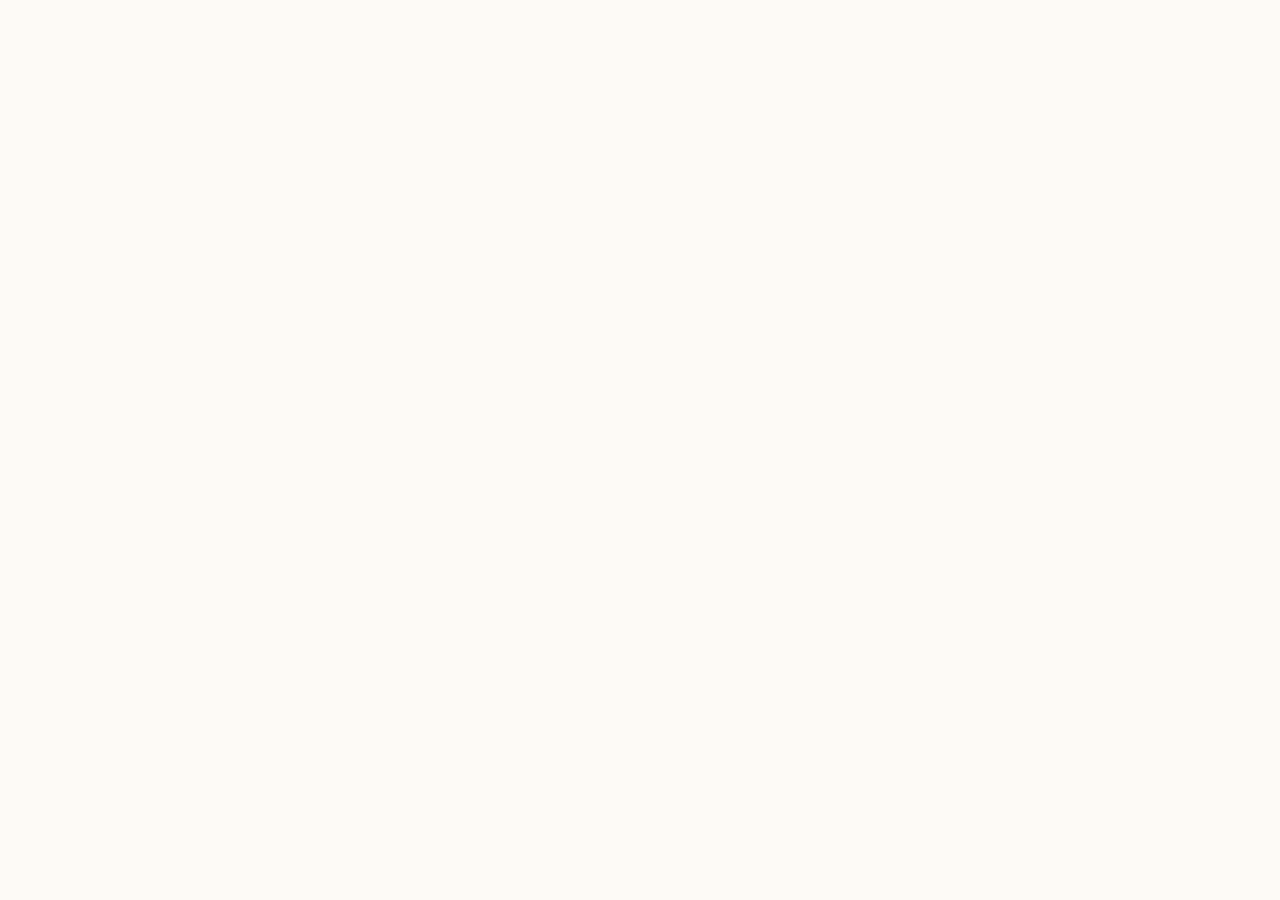
==== pages/agendamento.html @ 63031313 "mudanças1" ====
<!DOCTYPE html>
<html lang="pt-br">
<head>
    <meta charset="UTF-8">
    <meta name="viewport" content="width=device-width, initial-scale=1.0">
    <title>Agendamento</title>
    <link rel="stylesheet" href="../bootstrap/css/bootstrap.min.css">
    <link rel="stylesheet" href="../css/variables.css">
    <link rel="stylesheet" href="../css/style.css">
    <link rel="stylesheet" href="../css/components.css">
    
</head>
<body>
    
</body>
</html>
---- css/variables.css ----
:root{
    
    /* Tipografias */
    --font-serif:    'IBM Plex Serif', Georgia, serif;
    --font-display:  'Julius Sans One', serif;
    --font-ui:       'Inter', system-ui, sans-serif;
    
    /* Pesos */
    --font-weight-regular: 400;
    --font-weight-medium:  500;

    /* Tamanjo de fontes */
    --font-size-h1:   2rem;       /* 32px */
    --font-size-h2:   1.5rem;     /* 24px */
    --font-size-h3:   1.125rem;   /* 18px */
    --font-size-h4:   1rem;       /* 16px */
    --font-size-h5:   0.8125rem;  /* 13px */
    --font-size-h6:   0.625rem;   /* 10px */

    /* Escala de tamanhos — títulos display */
    --font-size-t1:   6rem;    /* 96px — hero desktop */
    --font-size-t2:   4rem;    /* 64px — hero mobile */
    --font-size-t3:   3rem;    /* 48px */
    --font-size-t4:   2.25rem; /* 36px */

    /* Altura da linha */
    --text-leading-title:  1.2;
    --text-leading-body:   1.7;
    --text-leading-ui:     1.5;

    /* PRIMITIVOS */
    --primitive-creme:             #FFF2DF;
    --primitive-dourado-claro:     #F8D4A0;
    --primitive-dourado-suave:     #F5C76C;
    --primitive-ambar:             #F8C070;
    --primitive-ouro:              #EAAC38;
    --primitive-areia-dourada:     #D0A76C;
    --primitive-marrom-dourado:    #A68358;
    --primitive-bronze:            #9A6A27;
    --primitive-verde-noite:       #2A3E3F;
    --primitive-verde-noite-hv:    #2f4c4e;

    --primitive-off-white:         #FDFAF6;
    --primitive-branco-nuvem:      #F7F3EE;
    --primitive-areia-suave:       #F5EFE6;
    --primitive-linho:             #E8DDD0;
    --primitive-bege-medio:        #C8BAA8;
    --primitive-capuccino:         #7A6A58;
    --primitive-expresso:          #3D3028;

    --primitive-rosa-nevoa:        #FDF3F0;
    --primitive-rosa-pessego:      #F5D8D0;
    --primitive-salmao-suave:      #E8A898;
    --primitive-terracota:         #C47060;
    --primitive-terracota-escuro:  #8A3E30;
    --primitive-dourado-comp:      #BE9A65;
    --primitive-rosa-champanhe:    #F3D2B8;

    --primitive-menta-gelo:        #EEF2EE;
    --primitive-sage-claro:        #D0DDD0;
    --primitive-sage-medio:        #8AAE8A;
    --primitive-sage-escuro:       #4A6B4A;
    --primitive-floresta:          #2E4E2E;

    --primitive-branco-puro:       #FFFFFF;
    --primitive-branco:            #F4F4F4;
    --primitive-branco-quente:     #F0EBE3;
    --primitive-texto-marrom:      #4A3F35;
    --primitive-texto-escuro:      #2A2220;
    --primitive-texto-topbar:      #5B4B43;
    --primitive-fundo-formulario:  #f7f3ee;

    /* Espaços */
    --space-1:  0.25rem;  /* 4px */
    --space-2:  0.5rem;   /* 8px */
    --space-3:  1rem;     /* 16px */
    --space-4:  1.5rem;   /* 24px */
    --space-5:  2rem;     /* 32px */
    --space-6:  2.5rem;   /* 40px */
    --space-7:  3rem;     /* 48px */
    --space-8:  3.5rem;   /* 56px */
    --space-9:  4rem;     /* 64px */
    --space-10: 4.5rem;   /* 72px */
    --space-11: 5.625rem; /* 90px */

    /* Arredondamento */
    --radius-sm:    4px;
    --radius-md:    8px;
    --radius-lg:    16px;
    --radius-xl:    24px;

    /* Transições */
    --transition-fast: 150ms ease;
    --transition-base: 300ms ease;
    --transition-slow: 400ms ease;

    /* =========================
            Semântico de Cor
    ============================ */

    /* --- MARCA (Identidade Visual / Dourados e Tons Base) --- */
    --color-brand-lightest:     var(--primitive-creme);           /* Antigo base-100 */
    --color-brand-light:        var(--primitive-dourado-claro);   /* Antigo base-200 */
    /* --primitive-ambar e --primitive-ouro atualizados dão mais brilho à marca */
    --color-brand-soft:         var(--primitive-dourado-suave);   /* Antigo base-300 */
    --color-brand-main:         var(--primitive-ouro);            /* Antigo base-400 (Principal) */
    --color-brand-secondary:    var(--primitive-areia-dourada);   /* Antigo base-500 */
    --color-brand-medium:       var(--primitive-marrom-dourado);  /* Antigo base-600 */
    --color-brand-dark:         var(--primitive-bronze);          /* Antigo base-700 */

    /* --- AÇÃO E INTERAÇÃO (Botões, CTAs e Links ativos) --- */
    --color-action:             var(--primitive-verde-noite);     /* Antigo base-800 */
    --color-action-hover:       var(--primitive-verde-noite-hv);  /* Antigo base-801 */

    /* --- SUPERFÍCIES E FUNDOS (Estrutura do Layout) --- */
    --color-bg-primary:         var(--primitive-off-white);       /* Antigo background-primary */
    --color-bg-secondary:       var(--primitive-areia-suave);     /* Antigo background-secondary */
    --color-bg-tertiary:        var(--primitive-linho);           /* Antigo background-tertiary */
    --color-bg-dark:            var(--primitive-capuccino);       /* Antigo background-dark */
    --color-bg-form:            var(--primitive-fundo-formulario); 
    --color-bg-surface-deep:    var(--primitive-expresso);        /* Ótimo para contrastar textos claros */
    
    /* --- BORDAS E DIVISORES --- */
    --color-border-divider:     var(--primitive-bege-medio);      /* Antigo color-divider */

    /* --- COMPLEMENTAR PRIMÁRIO (Destaques / Elementos de Atenção / Terracota) --- */
    --color-accent-lightest:    var(--primitive-rosa-nevoa);      /* Antigo primary-lightest */
    --color-accent-light:       var(--primitive-rosa-pessego);    /* Antigo primary-light */
    --color-accent-medium:      var(--primitive-salmao-suave);    /* Antigo primary-medium */
    --color-accent-main:        var(--primitive-terracota);        /* Antigo primary-dark (Destaque principal) */
    --color-accent-deep:        var(--primitive-terracota-escuro); /* Antigo primary-deep */
    --color-accent-gold:        var(--primitive-dourado-comp);     /* Antigo primary-gold */
    --color-accent-champagne:   var(--primitive-rosa-champanhe);   /* Antigo primary-lightPink */

    /* --- COMPLEMENTAR SECUNDÁRIO (Feedbacks Positivos / Saúde / Verdes) --- */
    --color-success-lightest:   var(--primitive-menta-gelo);       /* Antigo secondary-lightest */
    --color-success-light:      var(--primitive-sage-claro);       /* Antigo secondary-light */
    --color-success-medium:     var(--primitive-sage-medio);       /* Antigo secondary-medium */
    --color-success-dark:       var(--primitive-sage-escuro);      /* Antigo secondary-dark */
    --color-success-deep:       var(--primitive-floresta);         /* Antigo secondary-deep */

    /* --- TIPOGRAFIA (Cores de Texto) --- */
    --color-text-pure-white:    var(--primitive-branco-puro);      /* Antigo text-purewhite */
    --color-text-white:         var(--primitive-branco);           /* Antigo text-white */
    --color-text-soft:          var(--primitive-branco-quente);    /* Antigo text-soft */
    --color-text-primary:       var(--primitive-texto-marrom);     /* Antigo text-primary */
    --color-text-dark:          var(--primitive-texto-escuro);     /* Antigo text-dark */
    --color-text-muted:         var(--primitive-texto-topbar);     /* Antigo text-topBar */

    /* =========================
        Semântico de Tipografia
    ============================ */

    /* Famílias por Função */
    --font-family-title:       var(--font-display); /* Julius Sans One para grandes títulos */
    --font-family-body:        var(--font-serif);   /* IBM Plex Serif para leitura confortável */
    --font-family-interact:    var(--font-ui);      /* Inter para botões, menus, formulários */

    /* Tamanhos por Papel Executado */
    --text-size-title1:           var(--font-size-t1); /*96px*/
    --text-size-title2:           var(--font-size-t2); /*64px*/
    --text-size-title3:           var(--font-size-t3); /*48px*/
    --text-size-title4:           var(--font-size-t4); /*36px*/
    --text-size-section-title:    var(--font-size-h1); /*32px*/
    --text-size-section-subtitle: var(--font-size-h2); /*24px*/
    --text-size-card-title:       var(--font-size-h3); /*18px*/
    --text-size-body:             var(--font-size-h4); /*16px*/
    --text-size-small:            var(--font-size-h5); /*13px*/
    --text-size-caption:          var(--font-size-h6); /*10px*/

    /* =========================
        Semântico de Espaçamento
    ============================ */

    /* Internos (Paddings) */
    --spacing-pad-xxs:         var(--space-1); 
    --spacing-pad-xs:          var(--space-2); 
    --spacing-pad-sm:          var(--space-3);  
    --spacing-pad-smd:         var(--space-4); 
    --spacing-pad-md:          var(--space-5); 
    --spacing-pad-lg:          var(--space-6);
    --spacing-pad-xlg:         var(--space-7);

    /* Distâncias e Gaps */
    --spacing-gap-inline:        var(--space-2); /*8px*/
    --spacing-gap-stack:         var(--space-4); /*24px*/
    --spacing-gap-section-split: var(--space-9); /*64px*/

    /* ====================
     SEMÂNTICOS DE FORMA
     ====================== */
  
    --radius-interactive:      var(--radius-sm);   /* 4px - Botões e campos de formulário */
    --radius-surface:          var(--radius-md);   /* 8px - Cards de depoimentos e serviços */
    --radius-media:            var(--radius-lg);   /* 16px - Imagens em destaque, banners */
    --radius-large:            var(--radius-xl);   /*24px - Extra para definição caso seja necessário*/
  
  /* =========================
        Semântico de Transição
    ============================ */

    --ease-interactive: var(--transition-fast); /* Para efeitos instantâneos (ex: hover de botão) */
    --ease-navigation:  var(--transition-base); /* Para mudanças de estado (ex: menu abrir) */
    --ease-page-load:   var(--transition-slow); /* Para animações longas (ex: banner entrando) */

    /* --- Bordas e Divisores --- */
    --color-border-divider:      var(--primitive-bege-medio);      /* Para fundos claros */
    --color-border-divider-dark: rgba(255, 255, 255, 0.25);         /* Para fundos escuros — ADICIONADO */
}
---- css/style.css ----
/* Coisas do site inteiro: */
/* Fontes */
@import url('https://fonts.googleapis.com/css2?family=IBM+Plex+Serif:wght@300;400;500;600;700&family=Julius+Sans+One&family=Inter:wght@400;500&display=swap');
 @import url('https://cdnjs.cloudflare.com/ajax/libs/font-awesome/6.5.2/css/all.min.css');

/* 1. Tokens */
@import 'variables.css';

/* 2. Reset e Global */
@import 'reset.css';
@import 'global.css';

/* 3. Layout */


/* 4. Componentes */
@import 'components/header.css';
@import 'components/footer.css';
@import 'components/topbar.css';
@import 'components/button.css';

/* Páginas */
@import 'pages/servicos.css';
@import 'pages/home.css';

/* ================= HERO ================= */


/* ================= BANNER ================= */
.banner {
    position: relative;
    width: 100%;
    height: 600px;
    color: white;

    background-image: url("../assets/images/banner1.jpeg");
    background-size: cover;
    background-position: center;
}

/* ================================== */

.clinic-intro{
    background: #c27664;
    padding: 70px 20px;
    text-align: center;
}


/* ================= CLINICA INTRO ================= */
.clinic-intro h2{
    color: #fff;
    font-size: 32px;
    font-weight: 400;
    margin-bottom: 18px;
    font-family: "IBM Plex Serif", serif;
}

.clinic-intro p{
    max-width: 720px;
    margin: 0 auto;
    color: #f7f7f7;
    font-size: 20px;
    line-height: 1.7;
    font-weight: 300;
}
/* ================================== */


/* ================= SOBRE - PROFISSIONAL================= */
.sobre-profissional{
    background: #f6f2ed;
}

.foto-esquerda,
.foto-direita{
    width: 100%;
    height: 850px;
    object-fit: cover;
    display: block;
}

.texto-direita,
.texto-esquerda{
    padding: 90px 80px;
    display: flex;
    flex-direction: column;
    justify-content: center;
    height: 850px;
}

.texto-direita h2,
.texto-esquerda h2{
    font-family: "Cormorant Garamond", serif;
    font-size: 64px;
    font-weight: 400;
    color: #4f4038;
    margin-bottom: 45px;
}

.texto-direita p,
.texto-esquerda p{
    font-family: "IBM Plex Serif", serif;
    font-size: 22px;
    line-height: 2;
    color: #5c5048;
    margin-bottom: 22px;
    text-align: justify;
}
/* ================================== */


/* ================= GALERIA ================= */
.galeria{
    background: #f4ede4;
    padding: 40px 0;
}

.imagem-wrapper{
    display: flex;
    align-items: center;
    justify-content: center;
    gap: 35px; /* distância entre a imagem e a linha */
}

.imagem-clinica{
    flex: 1;
}

.imagem-clinica img{
    width: 100%;
    height: 500px;
    object-fit: cover;
    border-radius: 20px;
    display: block;
}

.linha-vertical{
    width: 1px;
    height: 230px;
    background: #b8b2a3;
    margin-left: 40px;
    flex-shrink: 0;
}
/* ================================== */


/* ================= AGENDAMENTO ================= */
.agendamento{
    background: #b5a28d;
}

.img-spa{
    width:100%;
    height:600px;
    object-fit:cover;
    display:block;
}

.conteudo-agendamento{
    height:600px;

    display:flex;
    flex-direction:column;
    justify-content:center;

    padding-left:85px;
    padding-right:120px;
}

.conteudo-agendamento h2{
    font-family: "Cormorant Garamond", serif;
    font-size:52px;
    font-weight:400;
    color:#f8f5ef;
    line-height:1.12;
    max-width:520px;
    margin-bottom:38px;
}

.conteudo-agendamento p{
    font-family:"Cormorant Garamond", serif;
    font-size:22px;
    font-weight:400;
    color:#f3eee8;
    line-height:1.35;
    max-width:430px;
    margin-bottom:45px;
}

.btn-agendar {
    display: inline-flex;
    align-items: center;
    justify-content: center;
    gap: 12px;

    background: #223C42;
    

    font-family: "Cormorant Garamond", serif;
    font-size: 28px;
    font-weight: 400;

    padding: 14px 38px;

    border: none;
    border-radius: 24px;

    text-decoration: none;
    transition: .3s ease;

    color: var(--color-brand-main);
}

.btn-agendar:hover{
    background: #2d4b52;
    color: var(--color-brand-main);
}
/* ================================== */



/* ================= BENEFÍCIOS(CARDS) ================= */
.beneficios{
    background:#BF725F;
    padding:70px 0;
}

.linha{
    width:90%;
    height:1px;
    background:#D2A06D;
    margin:0 auto 45px;
}

.card-beneficio{

    background:#ECE7DE;

    width:100%;
    max-width:250px;
    min-height:330px;

    margin:auto;

    border-radius:14px;

    padding:28px 22px;

    text-align:center;

    transition:.3s;
}

.card-beneficio:hover{
    transform:translateY(-6px);
}

.card-beneficio h3{

    font-family:"Cormorant Garamond", serif;
    font-size:2rem;
    font-weight:400;

    color:#5A4A42;

    line-height:1.1;

    margin-bottom:18px;
}

.card-beneficio p{

    font-family:"Cormorant Garamond", serif;
    font-size:1.2rem;

    color:#5A4A42;

    line-height:1.3;

    margin:0;
}

.linha:last-child{
    margin-top:45px;
    margin-bottom:0;
}
/* ================================== */


/* ================= CLÍNICA ================= */
.clinica{
    background:#ECE8DF;
    padding:90px 0;
}

.imagens{
    position: relative;
    width: 500px;
    height: 420px;
    margin: auto;
}

/* Imagem de trás */
.img-fundo{
    position: absolute;
    top: 0;
    left: 0;

    width: 280px;
    height: 360px;

    object-fit: cover;
    border-radius: 10px;
}

/* Imagem da frente */
.img-frente{
    position: absolute;
    top: 80px;
    left: 120px;

    width: 270px;
    height: 300px;

    object-fit: cover;
    border-radius: 10px;

    box-shadow: 0 12px 30px rgba(0,0,0,.18);
}

.texto-clinica{

    max-width:430px;

    margin-left:40px;
}

.texto-clinica h2{

    font-family:"Cormorant Garamond", serif;

    font-size:3rem;

    font-weight:400;

    color:#5A4A42;

    margin-bottom:28px;
}

.texto-clinica p{

    font-family:"Cormorant Garamond", serif;

    font-size:1.3rem;

    color:#5A4A42;

    line-height:1.35;

    margin-bottom:15px;
}
/* ================================== */


/* ================= FOOTER ================= */
.footer-clinica{
    background:#2A3E3F;
    padding:95px 0 50px;
}

/* Container */
.footer-clinica .container{
    max-width:1400px;
}

/* Primeira linha */
.footer-clinica .row:first-child{
    padding:0 70px;
}

.footer-titulo{
    color:#CFA35A;
    font-size:20px;
    font-weight:500;
    line-height:1.15;
    margin-bottom:42px;
    text-transform:uppercase;
    letter-spacing:.5px;
}

.footer-lista{
    list-style:none;
    padding:0;
    margin:0;
}

.footer-lista li{
    color:#FFF;
    font-size:17px;
    line-height:2.6;
}

.footer-links a{
    color:#FFF;
    text-decoration:none;
    transition:.3s;
}

.footer-links a:hover{
    color:#CFA35A;
}

.footer-redes{
    margin-top:45px;
}

.footer-redes a{
    color:#FFF;
    font-size:40px;
    transition:.3s;
}

.footer-redes a:hover{
    color:#CFA35A;
}

/* Linha */

.footer-divisor{
    width:82%;
    margin:90px auto 75px;
    border:0;
    border-top:1px solid rgba(255,255,255,.12);
}

/* Parte inferior */

.footer-bottom{
    width: 82%;
    margin: 0 auto;

    display: flex;
    align-items: center;
    justify-content: center;
    gap: 90px;
}

.footer-logo{
    width: 140px;
    min-width: 140px;
    max-width: 140px;
    height: auto;
    display: block;
    flex-shrink: 0;
}

.footer-texto{
    max-width: 650px;
    color: #fff;
    font-size: 17px;
    line-height: 2;
    margin: 0;
}

/* ================================== */


/* ==========================================================
RESPONSIVIDADE
========================================================== */

/* Notebook */
@media (max-width:1200px){

    .texto-direita,
    .texto-esquerda{
        padding:60px;
    }

    .texto-direita h2,
    .texto-esquerda h2{
        font-size:50px;
    }

    .texto-direita p,
    .texto-esquerda p{
        font-size:20px;
    }

    .conteudo-agendamento{
        padding:60px;
    }

    .footer-bottom{
        gap:40px;
    }

}


/* Tablet */
@media (max-width:991px){

    .banner{
        height:500px;
        background-position:center;
    }

    .clinic-intro{
        padding:60px 25px;
    }

    .clinic-intro h2{
        font-size:28px;
    }

    .clinic-intro p{
        font-size:18px;
    }

    .foto-esquerda,
    .foto-direita{
        height:420px;
    }

    .texto-direita,
    .texto-esquerda{

        height:auto;

        padding:50px 35px;

        text-align:center;
    }

    .texto-direita h2,
    .texto-esquerda h2{
        font-size:42px;
    }

    .texto-direita p,
    .texto-esquerda p{

        text-align:left;

        font-size:18px;

        line-height:1.8;
    }

    .imagem-wrapper{

        flex-direction:column;

        gap:30px;
    }

    .linha-vertical{
        display:none;
    }

    .imagem-clinica img{
        height:350px;
    }

    .beneficios{
        padding:60px 0;
    }

    .card-beneficio{
        margin-bottom:30px;
    }

    .clinica{
        padding:60px 0;
    }

    .imagens{

        width:100%;
        height:380px;
    }

    .img-fundo{

        width:230px;
        height:300px;
    }

    .img-frente{

        width:220px;
        height:260px;

        left:90px;
        top:60px;
    }

    .texto-clinica{

        margin:50px auto 0;

        text-align:center;
    }

    .footer-clinica .row:first-child{
        padding:0;
        text-align:center;
    }

    .footer-titulo{
        margin-top:35px;
        margin-bottom:20px;
    }

    .footer-bottom{

        flex-direction:column;

        text-align:center;

        gap:25px;
    }

}


/* Celular */
@media (max-width:768px){

    .banner{
        height:380px;
    }

    .clinic-intro{
        padding:45px 20px;
    }

    .clinic-intro h2{
        font-size:24px;
    }

    .clinic-intro p{
        font-size:16px;
    }

    .foto-esquerda,
    .foto-direita{
        height:300px;
    }

    .texto-direita,
    .texto-esquerda{
        padding:35px 22px;
    }

    .texto-direita h2,
    .texto-esquerda h2{
        font-size:34px;
    }

    .texto-direita p,
    .texto-esquerda p{
        font-size:17px;
    }

    .imagem-clinica img{
        height:260px;
    }

    .conteudo-agendamento{

        padding:45px 25px;
    }

    .conteudo-agendamento h2{
        font-size:32px;
    }

    .conteudo-agendamento p{
        font-size:18px;
    }

    .btn-agendar{

        width:100%;

        font-size:22px;

        justify-content:center;
    }

    .card-beneficio{

        max-width:100%;
    }

    .imagens{

        height:300px;
    }

    .img-fundo{

        width:180px;
        height:230px;
    }

    .img-frente{

        width:170px;
        height:210px;

        left:70px;
        top:45px;
    }

    .texto-clinica h2{
        font-size:36px;
    }

    .texto-clinica p{
        font-size:18px;
    }

    .footer-divisor{

        width:95%;
    }

    .footer-bottom{

        width:95%;
    }

}


/* Celulares pequenos */
@media (max-width:576px){

    .banner{
        height:320px;
    }

    .texto-direita h2,
    .texto-esquerda h2,
    .conteudo-agendamento h2,
    .texto-clinica h2{

        font-size:30px;
    }

    .texto-direita p,
    .texto-esquerda p,
    .conteudo-agendamento p,
    .texto-clinica p{

        font-size:16px;
    }

    .img-fundo{

        width:150px;
        height:190px;
    }

    .img-frente{

        width:150px;
        height:180px;

        left:55px;
        top:40px;
    }

}
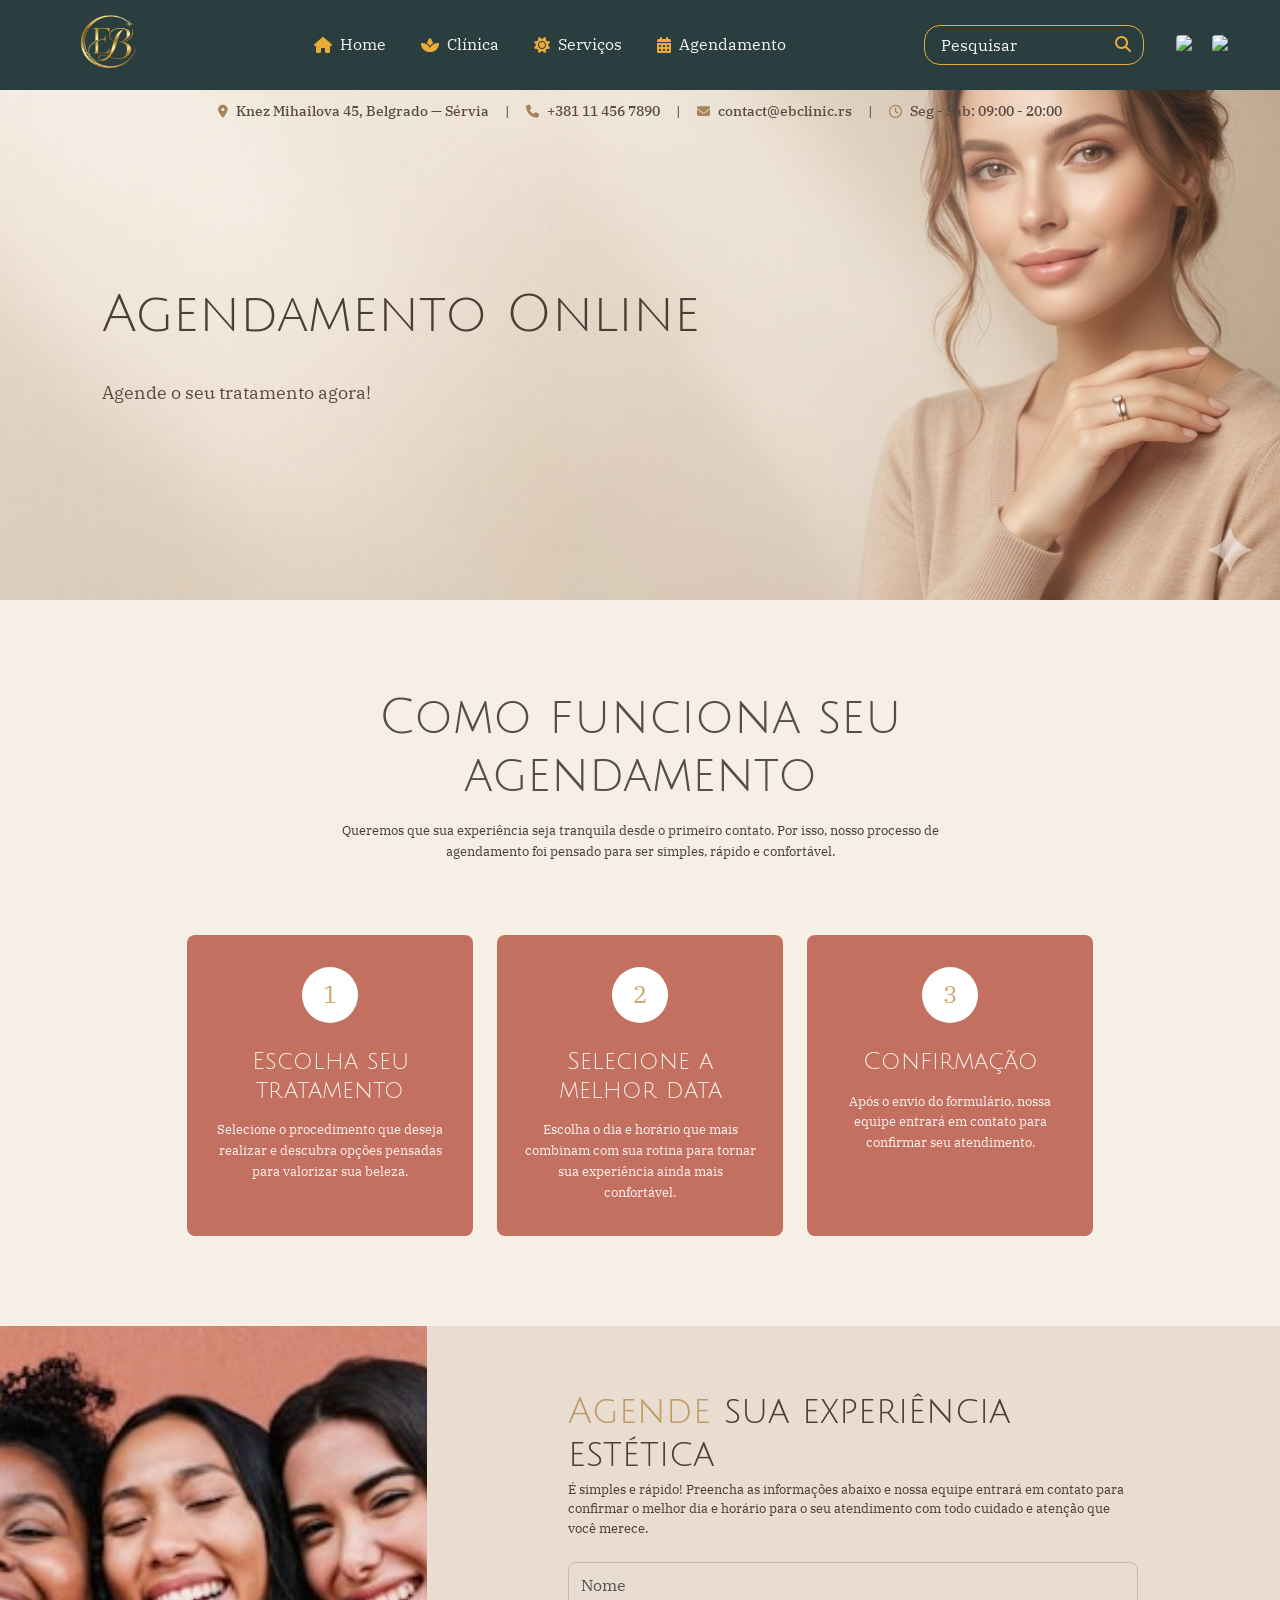
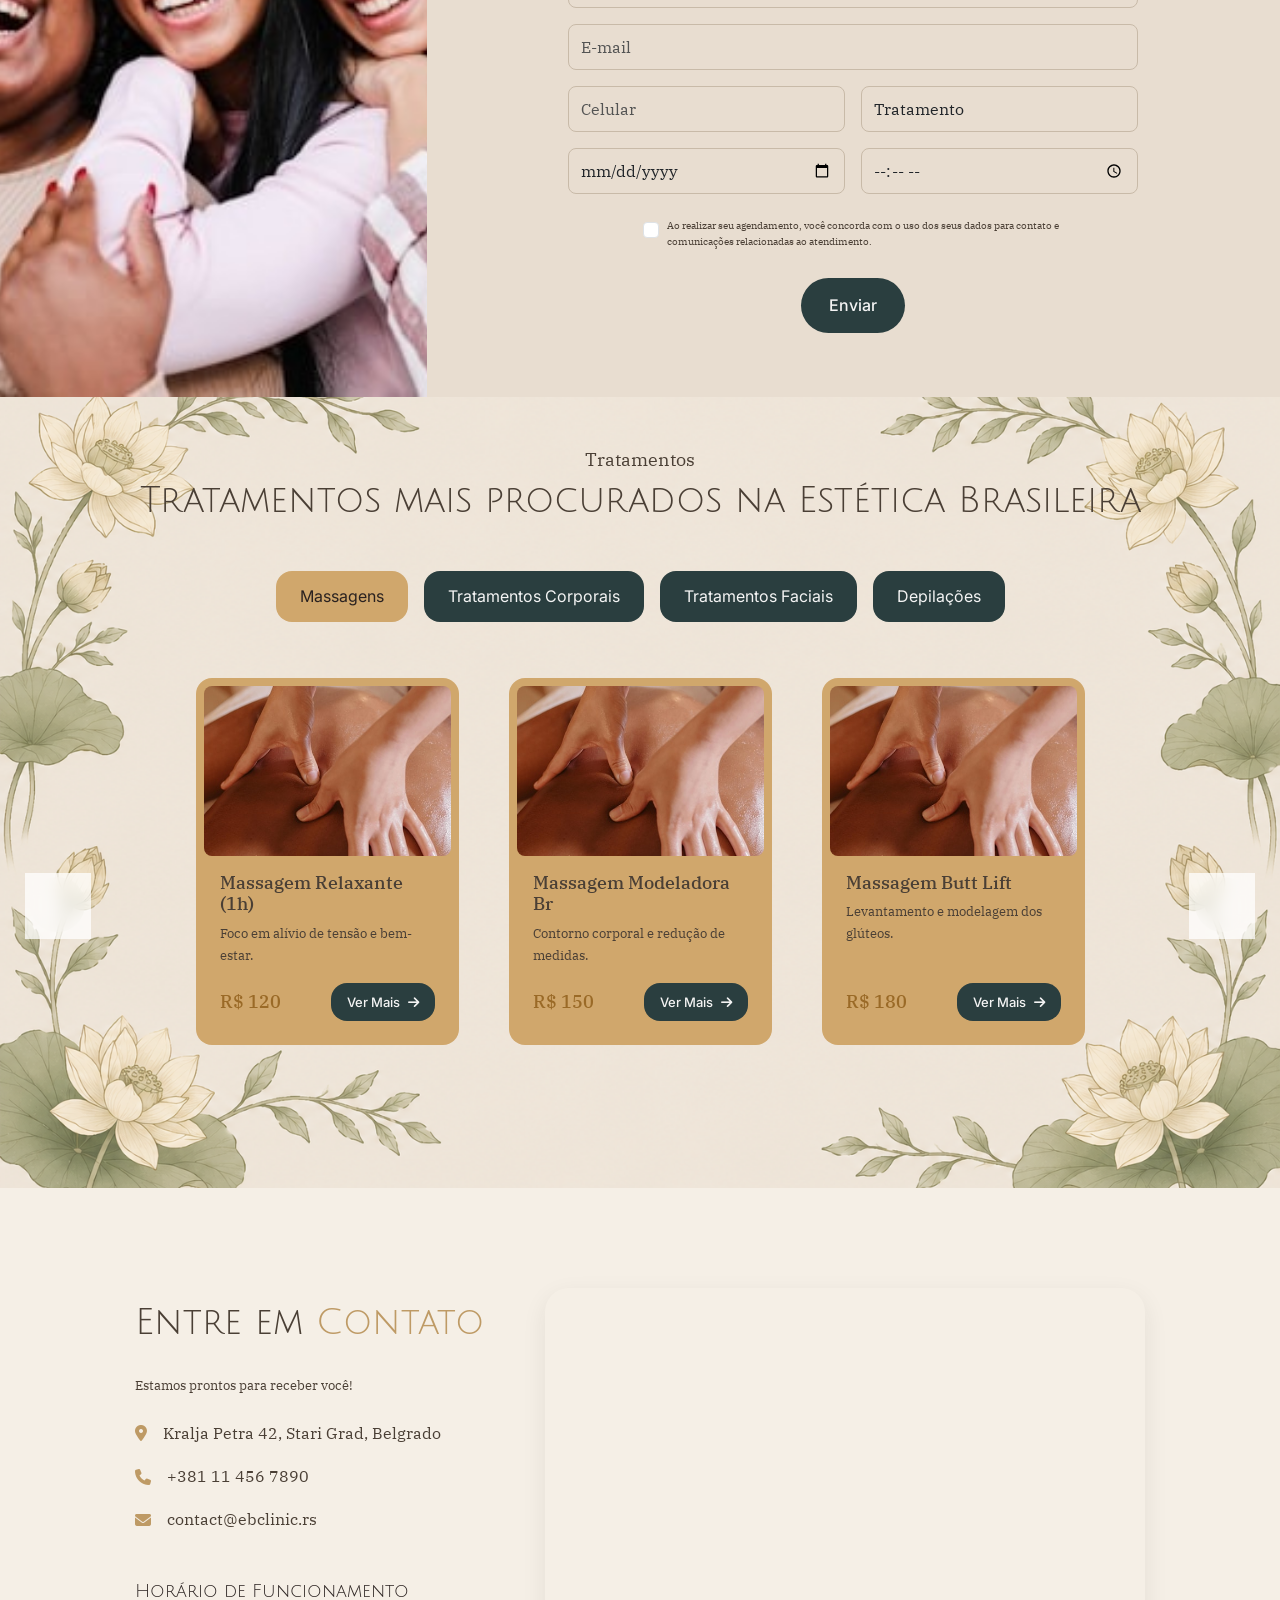
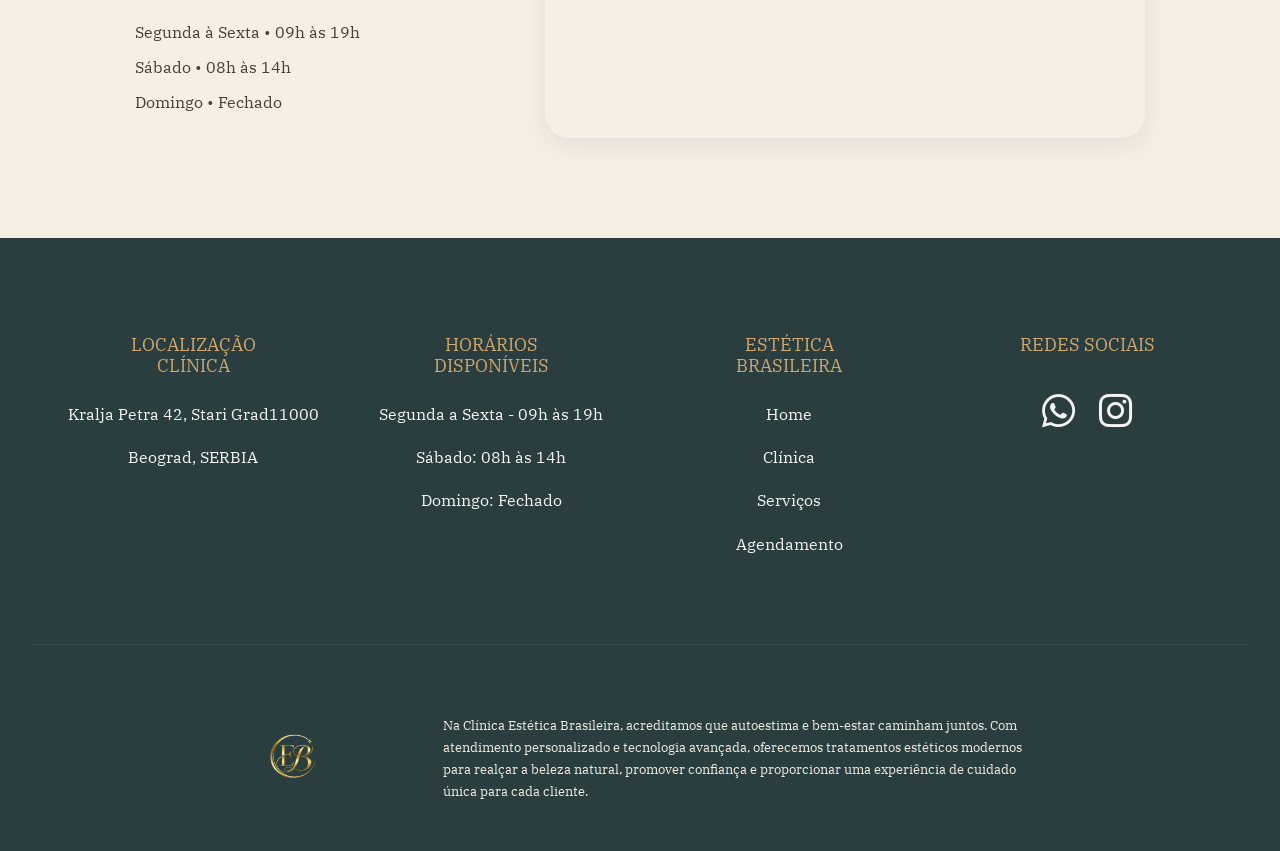
==== commit 09a3eac6: "Mudanças para tradução automática" ====
--- a/pages/agendamento.html
+++ b/pages/agendamento.html
@@ -1,16 +1,645 @@
 <!DOCTYPE html>
 <html lang="pt-br">
+
 <head>
     <meta charset="UTF-8">
     <meta name="viewport" content="width=device-width, initial-scale=1.0">
     <title>Agendamento</title>
     <link rel="stylesheet" href="../bootstrap/css/bootstrap.min.css">
-    <link rel="stylesheet" href="../css/variables.css">
     <link rel="stylesheet" href="../css/style.css">
-    <link rel="stylesheet" href="../css/components.css">
-    
+    <link rel="stylesheet" href="https://cdnjs.cloudflare.com/ajax/libs/font-awesome/6.5.2/css/all.min.css">
 </head>
+
 <body>
-    
+<div id="google_translate_element" style="display:none;"></div>
+
+    <!-- menu -->
+    <header id="header">
+        <div class="container-header">
+            <!-- logo -->
+            <div class="logo">
+                <img src="../assets/images/logo-clinica.png" alt="Logo com íniciais 'E' e 'B'(estética Brasileira)">
+            </div>
+
+            <nav class="menu-desktop">
+                <!-- links desktop -->
+                <ul>
+                    <li>
+                        <a href="../index.html">
+                            <i class="fa-solid fa-house"></i>
+                            Home
+                        </a>
+                    </li>
+
+                    <li>
+                        <a href="clinica.html">
+                            <i class="fa-solid fa-spa"></i>
+                            Clínica
+                        </a>
+                    </li>
+
+                    <li>
+                        <a href="servicos.html">
+                            <i class="fa-solid fa-sun"></i>
+                            Serviços
+                        </a>
+                    </li>
+
+                    <li>
+                        <a href="agendamento.html">
+                            <i class="fa-solid fa-calendar-days"></i>
+                            Agendamento
+                        </a>
+                    </li>
+
+                </ul>
+
+            </nav>
+
+            <div class="search-area">
+
+                <div class="search-box">
+                    <input type="text" placeholder="Pesquisar">
+                    <button>
+                        <i class="fa-solid fa-magnifying-glass"></i>
+                    </button>
+                </div>
+                <!-- bandeiras -->
+                <div class="flags">
+                    <img src="https://flagcdn.com/w40/br.png" class="lang-pt" alt="Português">
+                    <img src="https://flagcdn.com/w40/rs.png" class="lang-sr" alt="Srpski">
+                </div>
+
+            </div>
+
+            <!-- hamburguer -->
+            <div class="menu-toggle" id="openMenu">
+                <i class="fa-solid fa-bars"></i>
+            </div>
+
+        </div>
+
+    </header>
+
+    <!-- menu mobile  -->
+    <div class="mobile-menu" id="mobileMenu">
+
+        <div class="close-btn" id="closeMenu">
+            <i class="fa-solid fa-xmark"></i>
+        </div>
+        <!-- links menu mobile -->
+        <ul>
+
+            <li>
+                <a href="../index.html">
+                    <i class="fa-solid fa-house"></i>
+                    Home
+                </a>
+            </li>
+
+            <li>
+                <a href="clinica.html">
+                    <i class="fa-solid fa-spa"></i>
+                    Clínica
+                </a>
+            </li>
+
+            <li>
+                <a href="servicos.html">
+                    <i class="fa-solid fa-sun"></i>
+                    Serviços
+                </a>
+            </li>
+
+            <li>
+                <a href="agendamento.html">
+                    <i class="fa-solid fa-calendar-days"></i>
+                    Agendamento
+                </a>
+            </li>
+
+
+        </ul>
+        <div class="flags-mobile">
+
+            <img src="https://flagcdn.com/w40/br.png" class="lang-pt" alt="Português">
+            <img src="https://flagcdn.com/w40/rs.png" class="lang-sr" alt="Srpski">
+
+        </div>
+
+    </div>
+
+    <div class="overlay" id="overlay"></div>
+
+    <!-- Banner -->
+
+    <section class="banner">
+        <div class="banner-topbar">
+
+            <div class="banner-topbar-content">
+
+                <span>
+                    <i class="fa-solid fa-location-dot"></i>
+                    Knez Mihailova 45, Belgrado — Sérvia
+                </span>
+
+                <span class="separator">|</span>
+
+                <span>
+                    <i class="fa-solid fa-phone"></i>
+                    +381 11 456 7890
+                </span>
+
+                <span class="separator">|</span>
+
+                <span id="span-gold-banner">
+                    <i class="fa-solid fa-envelope"></i>
+                    contact@ebclinic.rs
+                </span>
+
+                <span class="separator">|</span>
+
+                <span id="span-gold-banner">
+                    <i class="fa-regular fa-clock"></i>
+                    Seg - Sab: 09:00 - 20:00
+                </span>
+
+            </div>
+
+        </div>
+        <div class="banner-content">
+            <h1>Agendamento Online</h1>
+            <p> Agende o seu tratamento agora! </p>
+
+        </div>
+    </section>
+
+    <section class="booking-steps">
+        <div class="container">
+
+            <!-- Cabeçalho (h2+subtitulo) -->
+            <div class="row justify-content-center">
+                <div class="col-lg-8">
+
+                    <h2 class="titulo-steps">Como funciona seu agendamento </h2>
+
+                    <p class="texto-steps">
+                        Queremos que sua experiência seja tranquila desde o primeiro contato.
+                        Por isso, nosso processo de agendamento foi pensado para ser simples,
+                        rápido e confortável.</p>
+
+                </div>
+            </div>
+
+            <!-- Cards -->
+            <div class="row justify-content-center g-4 mt-5">
+                <!-- primeiro card -->
+                <div class="col-lg-3 col-md-4 col-12 d-flex">
+
+                    <div class="step-card">
+                        <div class="step-numero">1</div>
+
+                        <h3>Escolha seu tratamento</h3>
+
+                        <p>Selecione o procedimento que deseja realizar e descubra opções pensadas para valorizar sua
+                            beleza.</p>
+
+                    </div>
+                </div>
+
+                <!-- segundo card -->
+                <div class="col-lg-3 col-md-4 col-12 d-flex">
+                    <div class="step-card ">
+
+                        <div class="step-numero">2</div>
+
+                        <h3>Selecione a melhor data</h3>
+
+                        <p>Escolha o dia e horário que mais combinam com sua rotina para tornar sua experiência ainda
+                            mais confortável. </p>
+
+                    </div>
+                </div>
+
+                <!-- terceiro card -->
+                <div class="col-lg-3 col-md-4 col-12 d-flex">
+                    <div class="step-card">
+
+                        <div class="step-numero"> 3 </div>
+
+
+                        <h3>Confirmação</h3>
+
+
+                        <p> Após o envio do formulário, nossa equipe entrará em contato
+                            para confirmar seu atendimento. </p>
+
+                    </div>
+                </div>
+            </div>
+        </div>
+    </section>
+
+    <section class="agendamento-section">
+        <div class="container-fluid p-0">
+            <div class="row g-0">
+
+                <!-- Imagem -->
+                <div class="col-lg-4">
+                    <img src="../assets/images/img-agendamento-form.jpeg" alt="Experiência estética"
+                        class="img-agendamento">
+                </div>
+
+                <!-- Formulário -->
+
+                <div class="col-lg-8">
+
+                    <div class="form-wrapper">
+
+                        <h2>
+                            <span>Agende</span> sua experiência estética
+                        </h2>
+
+                        <p class="descricao">
+                            É simples e rápido! Preencha as informações abaixo e nossa equipe entrará em contato para
+                            confirmar o melhor dia e horário para o seu atendimento com todo cuidado e atenção que você
+                            merece.
+                        </p>
+
+                        <!-- Integração Web3Forms aplicada aqui -->
+                        <form action="https://api.web3forms.com/submit" method="POST" class="needs-validation"
+                            novalidate>
+
+                            <!-- Chave de Acesso Web3Forms -->
+                            <input type="hidden" name="access_key" value="b269a6e1-4663-48c3-ac78-e97583c4eb69">
+
+                            <div class="mb-3">
+                                <input type="text" name="nome" class="form-control campo" placeholder="Nome" required>
+                            </div>
+
+                            <div class="mb-3">
+                                <input type="email" name="email" class="form-control campo" placeholder="E-mail"
+                                    required>
+                            </div>
+
+                            <div class="row g-3 mb-3">
+
+                                <div class="col-md-6">
+                                    <input type="tel" name="celular" class="form-control campo" placeholder="Celular"
+                                        required>
+                                </div>
+
+                                <div class="col-md-6">
+                                    <select name="tratamento" class="form-select campo" required>
+                                        <option value="" selected disabled> Tratamento </option>
+                                        <option value="Limpeza de Pele">Limpeza de Pele</option>
+                                        <option value="Massagem Relaxante">Massagem Relaxante</option>
+                                        <option value="Drenagem Linfática">Drenagem Linfática</option>
+                                        <option value="Peeling de Diamante">Peeling de Diamante</option>
+                                    </select>
+                                </div>
+                            </div>
+
+                            <div class="row g-3 mb-4">
+
+                                <div class="col-md-6">
+                                    <input type="date" name="data" class="form-control campo" required>
+                                </div>
+
+                                <div class="col-md-6">
+                                    <input type="time" name="horario" class="form-control campo" required>
+                                </div>
+                            </div>
+
+                            <div class="form-check checkbox-area">
+                                <input class="form-check-input" type="checkbox" name="aceite_termos" id="aceite"
+                                    value="Aceitou" required>
+                                <label class="form-check-label" for="aceite">
+                                    Ao realizar seu agendamento, você concorda com o uso dos seus dados para contato e
+                                    comunicações relacionadas ao atendimento.
+                                </label>
+                            </div>
+
+                            <!-- Alterado de <a> para <button> para funcionar o envio e validação -->
+                            <div class="text-center mt-4">
+                                <button type="submit" class="btn-banner" style="border: none; cursor: pointer;"> Enviar
+                                </button>
+                            </div>
+
+                        </form>
+                    </div>
+                </div>
+
+                <!-- Tratamentos  -->
+                <section class="tratamentos-section py-5">
+
+                    <div class="container">
+
+                        <!-- Cabeçalho -->
+                        <div class="text-center mb-5">
+
+                            <span class="subtitulo-tratamentos">
+                                Tratamentos
+                            </span>
+
+                            <h2 class="titulo-tratamentos">
+                                Tratamentos mais procurados na Estética Brasileira
+                            </h2>
+
+                        </div>
+
+                        <!-- Filtros -->
+                        <div class="d-flex justify-content-center flex-wrap gap-3 mb-5">
+
+                            <button class="btn-filtro active" data-category="massagens">
+                                Massagens
+                            </button>
+
+                            <button class="btn-filtro" data-category="corporais">
+                                Tratamentos Corporais
+                            </button>
+
+                            <button class="btn-filtro" data-category="faciais">
+                                Tratamentos Faciais
+                            </button>
+
+                            <button class="btn-filtro" data-category="depilacoes">
+                                Depilações
+                            </button>
+
+                        </div>
+
+                        <!-- Carousel -->
+                        <div id="carouselTratamentos" class="carousel slide" data-bs-ride="false">
+
+                            <div class="carousel-inner" id="carousel-content">
+                            </div>
+
+                            <!-- Setas -->
+
+                            <button class="carousel-control-prev" type="button" data-bs-target="#carouselTratamentos"
+                                data-bs-slide="prev">
+
+                                <!-- seta da esqiuerda -->
+                                <span class="seta-carousel">
+                                    <i class="fa-solid fa-chevron-left"></i>
+                                </span>
+
+                            </button>
+
+                            <button class="carousel-control-next" type="button" data-bs-target="#carouselTratamentos"
+                                data-bs-slide="next">
+
+                                <!-- seta direita do carrosel -->
+                                <span class="seta-carousel">
+                                    <i class="fa-solid fa-chevron-right"></i>
+                                </span>
+
+                            </button>
+
+                        </div>
+
+                    </div>
+
+                </section>
+
+                <!-- Modal de Serviço -->
+                <div class="modal fade" id="modalServico" tabindex="-1">
+
+                    <div class="modal-dialog modal-dialog-scrollable modal-xl">
+
+                        <div class="modal-content modal-estetica">
+
+                            <button type="button" class="btn-close modal-close" data-bs-dismiss="modal">
+                            </button>
+
+                            <div class="modal-body">
+                                <div class="row align-items-start">
+                                    <div class="col-lg-4">
+
+                                        <img id="modalImagem" class="modal-imagem" src="" alt="Serviço">
+
+                                    </div>
+
+                                    <div class="col-lg-8">
+                                        <h2 id="modalTitulo"></h2>
+                                        <p id="modalDescricao"></p>
+
+                                        <div class="regioes-servico">
+
+                                            <span>Regiões do corpo :</span>
+
+                                            <span class="badge-regiao"> Corpo Todo
+                                            </span>
+
+
+                                        </div>
+
+                                        <div class="preco-box">
+
+                                            <small>Valor do tratamento</small>
+
+                                            <h3 id="modalPreco"></h3>
+
+                                            <small id="modalDuracao"></small>
+
+                                        </div>
+                                    </div>
+                                </div>
+
+                                <div class="infos-box">
+                                    <div class="row">
+                                        <div class="col-lg-4">
+
+                                            <h4 class="modal-titulo">No que este tratamento ajuda?</h4>
+
+                                            <div id="modalBeneficios" class="beneficios-grid"></div>
+
+                                        </div>
+
+                                        <div class="col-lg-8">
+
+                                            <h4 class="modal-titulo">Informações adicionais</h4>
+
+                                            <div id="modalInformacoes" class="informacoes-grid"></div>
+
+                                        </div>
+                                    </div>
+                                </div>
+
+                                <div class="text-center">
+
+                                    <a href="../pages/agendamento.html" class="btn-agendar-modal">
+                                        <i class="fa-solid fa-spa"></i>
+                                        Agendar
+                                    </a>
+
+                                </div>
+                            </div>
+                        </div>
+                    </div>
+
+                </div>
+
+                <!-- Contato -->
+                <section class="section-contato">
+                    <div class="container">
+                        <div class="row align-items-center justify-content-center g-3">
+
+                            <div class="col-md-4">
+                                <div class="contato-info">
+
+                                    <h2>Entre em <span>Contato</span> </h2>
+                                    <p class="descricao"> Estamos prontos para receber você! </p>
+
+                                    <ul class="lista-contato">
+
+                                        <li>
+                                            <i class="fa-solid fa-location-dot"></i>
+                                            Kralja Petra 42, Stari Grad, Belgrado
+                                        </li>
+
+                                        <li>
+                                            <i class="fa-solid fa-phone"></i>
+                                            +381 11 456 7890
+                                        </li>
+
+                                        <li>
+                                            <i class="fa-solid fa-envelope"></i>
+                                            contact@ebclinic.rs
+                                        </li>
+
+                                    </ul>
+
+                                    <div class="horarios">
+
+                                        <h3>Horário de Funcionamento</h3>
+
+                                        <p>Segunda à Sexta • 09h às 19h</p>
+                                        <p>Sábado • 08h às 14h</p>
+                                        <p>Domingo • Fechado</p>
+
+                                    </div>
+                                </div>
+                            </div>
+
+                            <!-- Mapa da clinica-->
+
+                            <div class="col-md-6">
+                                <div class="mapa-container">
+
+                                    <iframe src="https://www.google.com/maps?q=Belgrade&output=embed" allowfullscreen=""
+                                        loading="lazy">
+                                    </iframe>
+
+                                </div>
+                            </div>
+                        </div>
+                    </div>
+                </section>
+
+                <!-- Footer -->
+                <footer class="footer-clinica py-5">
+                    <div class="container">
+
+                        <div class="row gy-5 text-center justify-content-center px-md-4">
+                            <div class="row gy-5 text-center justify-content-between px-lg-5"></div>
+
+                            <!-- COLUNA UM -->
+                            <div class="col-12 col-md-3">
+
+                                <h4 class="footer-titulo">
+                                    LOCALIZAÇÃO<br>CLÍNICA
+                                </h4>
+
+                                <ul class="footer-lista">
+
+                                    <li>Kralja Petra 42, Stari Grad11000</li>
+                                    <li>Beograd, SERBIA</li>
+
+                                </ul>
+
+                            </div>
+
+                            <!-- COLUNA II -->
+                            <div class="col-12 col-md-3">
+
+                                <h4 class="footer-titulo">
+                                    HORÁRIOS<br>DISPONÍVEIS
+                                </h4>
+
+                                <ul class="footer-lista">
+
+                                    <li>Segunda a Sexta - 09h às 19h</li>
+                                    <li>Sábado: 08h às 14h</li>
+                                    <li>Domingo: Fechado</li>
+
+                                </ul>
+
+                            </div>
+
+                            <!-- COLUNA III -->
+                            <div class="col-12 col-md-3">
+
+                                <h4 class="footer-titulo">
+                                    ESTÉTICA<br>BRASILEIRA
+                                </h4>
+
+                                <ul class="footer-lista footer-links">
+
+                                    <li><a href="../index.html">Home</a></li>
+                                    <li><a href="clinica.html">Clínica</a></li>
+                                    <li><a href="servicos.html">Serviços</a></li>
+                                    <li><a href="agendamento.html">Agendamento</a></li>
+
+                                </ul>
+
+                            </div>
+
+                            <!-- COLUNA IV -->
+                            <div class="col-12 col-md-3">
+
+                                <h4 class="footer-titulo">
+                                    REDES SOCIAIS
+                                </h4>
+
+                                <div class="footer-redes d-flex justify-content-center gap-4 mt-4">
+
+                                    <a href="https://wa.me/38163241158"> <i class="fa-brands fa-whatsapp"></i> </a>
+
+                                    <a href="https://www.instagram.com/rc.esteticabrasileira"> <i
+                                            class="fa-brands fa-instagram"></i> </a>
+                                </div>
+                            </div>
+                        </div>
+
+
+                        <hr class="footer-divisor">
+
+                        <!-- logo + mini história -->
+                        <div class="row align-items-center justify-content-center g-3">
+                            <div class="col-12 col-md-2 text-center text-md-end">
+                                <img src="../assets/images/logo-clinica.png" alt="Logo Clínica" class="footer-logo">
+                            </div>
+
+                            <div class="col-12 col-md-6">
+                                <p class="footer-texto mb-0"> Na Clínica Estética Brasileira, acreditamos que autoestima
+                                    e bem-estar
+                                    caminham juntos. Com atendimento personalizado e tecnologia avançada,
+                                    oferecemos tratamentos estéticos modernos para realçar a beleza natural,
+                                    promover confiança e proporcionar uma experiência de cuidado única para
+                                    cada cliente. </p>
+                            </div>
+                        </div>
+
+                    </div>
+
+                </footer>
+
+                <script src="../bootstrap/js/bootstrap.bundle.min.js"></script>
+                <script src="../js/auto-translate.js"></script>
+                <script src="../js/script.js"></script>
+
 </body>
+
 </html>
--- a/css/style.css
+++ b/css/style.css
@@ -12,768 +12,39 @@
 
 /* 3. Layout */
 
-
 /* 4. Componentes */
 @import 'components/header.css';
 @import 'components/footer.css';
 @import 'components/topbar.css';
 @import 'components/button.css';
+@import 'components/banner.css';
+@import'components/section-contato.css';
+@import 'components/carrossel.css';
+@import 'components/modal-servicos.css';
+@import 'components/cards-servicos.css';
 
 /* Páginas */
 @import 'pages/servicos.css';
 @import 'pages/home.css';
-
-/* ================= HERO ================= */
-
-
-/* ================= BANNER ================= */
-.banner {
-    position: relative;
-    width: 100%;
-    height: 600px;
-    color: white;
-
-    background-image: url("../assets/images/banner1.jpeg");
-    background-size: cover;
-    background-position: center;
-}
-
-/* ================================== */
-
-.clinic-intro{
-    background: #c27664;
-    padding: 70px 20px;
-    text-align: center;
-}
-
-
-/* ================= CLINICA INTRO ================= */
-.clinic-intro h2{
-    color: #fff;
-    font-size: 32px;
-    font-weight: 400;
-    margin-bottom: 18px;
-    font-family: "IBM Plex Serif", serif;
-}
-
-.clinic-intro p{
-    max-width: 720px;
-    margin: 0 auto;
-    color: #f7f7f7;
-    font-size: 20px;
-    line-height: 1.7;
-    font-weight: 300;
-}
-/* ================================== */
-
-
-/* ================= SOBRE - PROFISSIONAL================= */
-.sobre-profissional{
-    background: #f6f2ed;
-}
-
-.foto-esquerda,
-.foto-direita{
-    width: 100%;
-    height: 850px;
-    object-fit: cover;
-    display: block;
-}
-
-.texto-direita,
-.texto-esquerda{
-    padding: 90px 80px;
-    display: flex;
-    flex-direction: column;
-    justify-content: center;
-    height: 850px;
-}
-
-.texto-direita h2,
-.texto-esquerda h2{
-    font-family: "Cormorant Garamond", serif;
-    font-size: 64px;
-    font-weight: 400;
-    color: #4f4038;
-    margin-bottom: 45px;
-}
-
-.texto-direita p,
-.texto-esquerda p{
-    font-family: "IBM Plex Serif", serif;
-    font-size: 22px;
-    line-height: 2;
-    color: #5c5048;
-    margin-bottom: 22px;
-    text-align: justify;
-}
-/* ================================== */
-
-
-/* ================= GALERIA ================= */
-.galeria{
-    background: #f4ede4;
-    padding: 40px 0;
-}
-
-.imagem-wrapper{
-    display: flex;
-    align-items: center;
-    justify-content: center;
-    gap: 35px; /* distância entre a imagem e a linha */
-}
-
-.imagem-clinica{
-    flex: 1;
-}
-
-.imagem-clinica img{
-    width: 100%;
-    height: 500px;
-    object-fit: cover;
-    border-radius: 20px;
-    display: block;
-}
-
-.linha-vertical{
-    width: 1px;
-    height: 230px;
-    background: #b8b2a3;
-    margin-left: 40px;
-    flex-shrink: 0;
-}
-/* ================================== */
-
-
-/* ================= AGENDAMENTO ================= */
-.agendamento{
-    background: #b5a28d;
-}
-
-.img-spa{
-    width:100%;
-    height:600px;
-    object-fit:cover;
-    display:block;
-}
-
-.conteudo-agendamento{
-    height:600px;
-
-    display:flex;
-    flex-direction:column;
-    justify-content:center;
-
-    padding-left:85px;
-    padding-right:120px;
-}
-
-.conteudo-agendamento h2{
-    font-family: "Cormorant Garamond", serif;
-    font-size:52px;
-    font-weight:400;
-    color:#f8f5ef;
-    line-height:1.12;
-    max-width:520px;
-    margin-bottom:38px;
-}
-
-.conteudo-agendamento p{
-    font-family:"Cormorant Garamond", serif;
-    font-size:22px;
-    font-weight:400;
-    color:#f3eee8;
-    line-height:1.35;
-    max-width:430px;
-    margin-bottom:45px;
-}
-
-.btn-agendar {
-    display: inline-flex;
-    align-items: center;
-    justify-content: center;
-    gap: 12px;
-
-    background: #223C42;
-    
-
-    font-family: "Cormorant Garamond", serif;
-    font-size: 28px;
-    font-weight: 400;
-
-    padding: 14px 38px;
-
-    border: none;
-    border-radius: 24px;
-
-    text-decoration: none;
-    transition: .3s ease;
-
-    color: var(--color-brand-main);
-}
-
-.btn-agendar:hover{
-    background: #2d4b52;
-    color: var(--color-brand-main);
-}
-/* ================================== */
+@import 'pages/agendamento.css';
+@import 'pages/clinica.css';
+@import 'pages/tipoServico.css';
 
 
 
-/* ================= BENEFÍCIOS(CARDS) ================= */
-.beneficios{
-    background:#BF725F;
-    padding:70px 0;
+/* Esconde a barra superior do Google Tradutor */
+.goog-te-banner-frame.skiptranslate {
+    display: none !important;
 }
 
-.linha{
-    width:90%;
-    height:1px;
-    background:#D2A06D;
-    margin:0 auto 45px;
+body {
+    top: 0 !important;
 }
 
-.card-beneficio{
-
-    background:#ECE7DE;
-
-    width:100%;
-    max-width:250px;
-    min-height:330px;
-
-    margin:auto;
-
-    border-radius:14px;
-
-    padding:28px 22px;
-
-    text-align:center;
-
-    transition:.3s;
+.skiptranslate {
+    display: none !important;
 }
 
-.card-beneficio:hover{
-    transform:translateY(-6px);
-}
-
-.card-beneficio h3{
-
-    font-family:"Cormorant Garamond", serif;
-    font-size:2rem;
-    font-weight:400;
-
-    color:#5A4A42;
-
-    line-height:1.1;
-
-    margin-bottom:18px;
-}
-
-.card-beneficio p{
-
-    font-family:"Cormorant Garamond", serif;
-    font-size:1.2rem;
-
-    color:#5A4A42;
-
-    line-height:1.3;
-
-    margin:0;
-}
-
-.linha:last-child{
-    margin-top:45px;
-    margin-bottom:0;
-}
-/* ================================== */
-
-
-/* ================= CLÍNICA ================= */
-.clinica{
-    background:#ECE8DF;
-    padding:90px 0;
-}
-
-.imagens{
-    position: relative;
-    width: 500px;
-    height: 420px;
-    margin: auto;
-}
-
-/* Imagem de trás */
-.img-fundo{
-    position: absolute;
-    top: 0;
-    left: 0;
-
-    width: 280px;
-    height: 360px;
-
-    object-fit: cover;
-    border-radius: 10px;
-}
-
-/* Imagem da frente */
-.img-frente{
-    position: absolute;
-    top: 80px;
-    left: 120px;
-
-    width: 270px;
-    height: 300px;
-
-    object-fit: cover;
-    border-radius: 10px;
-
-    box-shadow: 0 12px 30px rgba(0,0,0,.18);
-}
-
-.texto-clinica{
-
-    max-width:430px;
-
-    margin-left:40px;
-}
-
-.texto-clinica h2{
-
-    font-family:"Cormorant Garamond", serif;
-
-    font-size:3rem;
-
-    font-weight:400;
-
-    color:#5A4A42;
-
-    margin-bottom:28px;
-}
-
-.texto-clinica p{
-
-    font-family:"Cormorant Garamond", serif;
-
-    font-size:1.3rem;
-
-    color:#5A4A42;
-
-    line-height:1.35;
-
-    margin-bottom:15px;
-}
-/* ================================== */
-
-
-/* ================= FOOTER ================= */
-.footer-clinica{
-    background:#2A3E3F;
-    padding:95px 0 50px;
-}
-
-/* Container */
-.footer-clinica .container{
-    max-width:1400px;
-}
-
-/* Primeira linha */
-.footer-clinica .row:first-child{
-    padding:0 70px;
-}
-
-.footer-titulo{
-    color:#CFA35A;
-    font-size:20px;
-    font-weight:500;
-    line-height:1.15;
-    margin-bottom:42px;
-    text-transform:uppercase;
-    letter-spacing:.5px;
-}
-
-.footer-lista{
-    list-style:none;
-    padding:0;
-    margin:0;
-}
-
-.footer-lista li{
-    color:#FFF;
-    font-size:17px;
-    line-height:2.6;
-}
-
-.footer-links a{
-    color:#FFF;
-    text-decoration:none;
-    transition:.3s;
-}
-
-.footer-links a:hover{
-    color:#CFA35A;
-}
-
-.footer-redes{
-    margin-top:45px;
-}
-
-.footer-redes a{
-    color:#FFF;
-    font-size:40px;
-    transition:.3s;
-}
-
-.footer-redes a:hover{
-    color:#CFA35A;
-}
-
-/* Linha */
-
-.footer-divisor{
-    width:82%;
-    margin:90px auto 75px;
-    border:0;
-    border-top:1px solid rgba(255,255,255,.12);
-}
-
-/* Parte inferior */
-
-.footer-bottom{
-    width: 82%;
-    margin: 0 auto;
-
-    display: flex;
-    align-items: center;
-    justify-content: center;
-    gap: 90px;
-}
-
-.footer-logo{
-    width: 140px;
-    min-width: 140px;
-    max-width: 140px;
-    height: auto;
-    display: block;
-    flex-shrink: 0;
-}
-
-.footer-texto{
-    max-width: 650px;
-    color: #fff;
-    font-size: 17px;
-    line-height: 2;
-    margin: 0;
-}
-
-/* ================================== */
-
-
-/* ==========================================================
-RESPONSIVIDADE
-========================================================== */
-
-/* Notebook */
-@media (max-width:1200px){
-
-    .texto-direita,
-    .texto-esquerda{
-        padding:60px;
-    }
-
-    .texto-direita h2,
-    .texto-esquerda h2{
-        font-size:50px;
-    }
-
-    .texto-direita p,
-    .texto-esquerda p{
-        font-size:20px;
-    }
-
-    .conteudo-agendamento{
-        padding:60px;
-    }
-
-    .footer-bottom{
-        gap:40px;
-    }
-
-}
-
-
-/* Tablet */
-@media (max-width:991px){
-
-    .banner{
-        height:500px;
-        background-position:center;
-    }
-
-    .clinic-intro{
-        padding:60px 25px;
-    }
-
-    .clinic-intro h2{
-        font-size:28px;
-    }
-
-    .clinic-intro p{
-        font-size:18px;
-    }
-
-    .foto-esquerda,
-    .foto-direita{
-        height:420px;
-    }
-
-    .texto-direita,
-    .texto-esquerda{
-
-        height:auto;
-
-        padding:50px 35px;
-
-        text-align:center;
-    }
-
-    .texto-direita h2,
-    .texto-esquerda h2{
-        font-size:42px;
-    }
-
-    .texto-direita p,
-    .texto-esquerda p{
-
-        text-align:left;
-
-        font-size:18px;
-
-        line-height:1.8;
-    }
-
-    .imagem-wrapper{
-
-        flex-direction:column;
-
-        gap:30px;
-    }
-
-    .linha-vertical{
-        display:none;
-    }
-
-    .imagem-clinica img{
-        height:350px;
-    }
-
-    .beneficios{
-        padding:60px 0;
-    }
-
-    .card-beneficio{
-        margin-bottom:30px;
-    }
-
-    .clinica{
-        padding:60px 0;
-    }
-
-    .imagens{
-
-        width:100%;
-        height:380px;
-    }
-
-    .img-fundo{
-
-        width:230px;
-        height:300px;
-    }
-
-    .img-frente{
-
-        width:220px;
-        height:260px;
-
-        left:90px;
-        top:60px;
-    }
-
-    .texto-clinica{
-
-        margin:50px auto 0;
-
-        text-align:center;
-    }
-
-    .footer-clinica .row:first-child{
-        padding:0;
-        text-align:center;
-    }
-
-    .footer-titulo{
-        margin-top:35px;
-        margin-bottom:20px;
-    }
-
-    .footer-bottom{
-
-        flex-direction:column;
-
-        text-align:center;
-
-        gap:25px;
-    }
-
-}
-
-
-/* Celular */
-@media (max-width:768px){
-
-    .banner{
-        height:380px;
-    }
-
-    .clinic-intro{
-        padding:45px 20px;
-    }
-
-    .clinic-intro h2{
-        font-size:24px;
-    }
-
-    .clinic-intro p{
-        font-size:16px;
-    }
-
-    .foto-esquerda,
-    .foto-direita{
-        height:300px;
-    }
-
-    .texto-direita,
-    .texto-esquerda{
-        padding:35px 22px;
-    }
-
-    .texto-direita h2,
-    .texto-esquerda h2{
-        font-size:34px;
-    }
-
-    .texto-direita p,
-    .texto-esquerda p{
-        font-size:17px;
-    }
-
-    .imagem-clinica img{
-        height:260px;
-    }
-
-    .conteudo-agendamento{
-
-        padding:45px 25px;
-    }
-
-    .conteudo-agendamento h2{
-        font-size:32px;
-    }
-
-    .conteudo-agendamento p{
-        font-size:18px;
-    }
-
-    .btn-agendar{
-
-        width:100%;
-
-        font-size:22px;
-
-        justify-content:center;
-    }
-
-    .card-beneficio{
-
-        max-width:100%;
-    }
-
-    .imagens{
-
-        height:300px;
-    }
-
-    .img-fundo{
-
-        width:180px;
-        height:230px;
-    }
-
-    .img-frente{
-
-        width:170px;
-        height:210px;
-
-        left:70px;
-        top:45px;
-    }
-
-    .texto-clinica h2{
-        font-size:36px;
-    }
-
-    .texto-clinica p{
-        font-size:18px;
-    }
-
-    .footer-divisor{
-
-        width:95%;
-    }
-
-    .footer-bottom{
-
-        width:95%;
-    }
-
-}
-
-
-/* Celulares pequenos */
-@media (max-width:576px){
-
-    .banner{
-        height:320px;
-    }
-
-    .texto-direita h2,
-    .texto-esquerda h2,
-    .conteudo-agendamento h2,
-    .texto-clinica h2{
-
-        font-size:30px;
-    }
-
-    .texto-direita p,
-    .texto-esquerda p,
-    .conteudo-agendamento p,
-    .texto-clinica p{
-
-        font-size:16px;
-    }
-
-    .img-fundo{
-
-        width:150px;
-        height:190px;
-    }
-
-    .img-frente{
-
-        width:150px;
-        height:180px;
-
-        left:55px;
-        top:40px;
-    }
-
+.goog-te-gadget {
+    display: none !important;
 }
